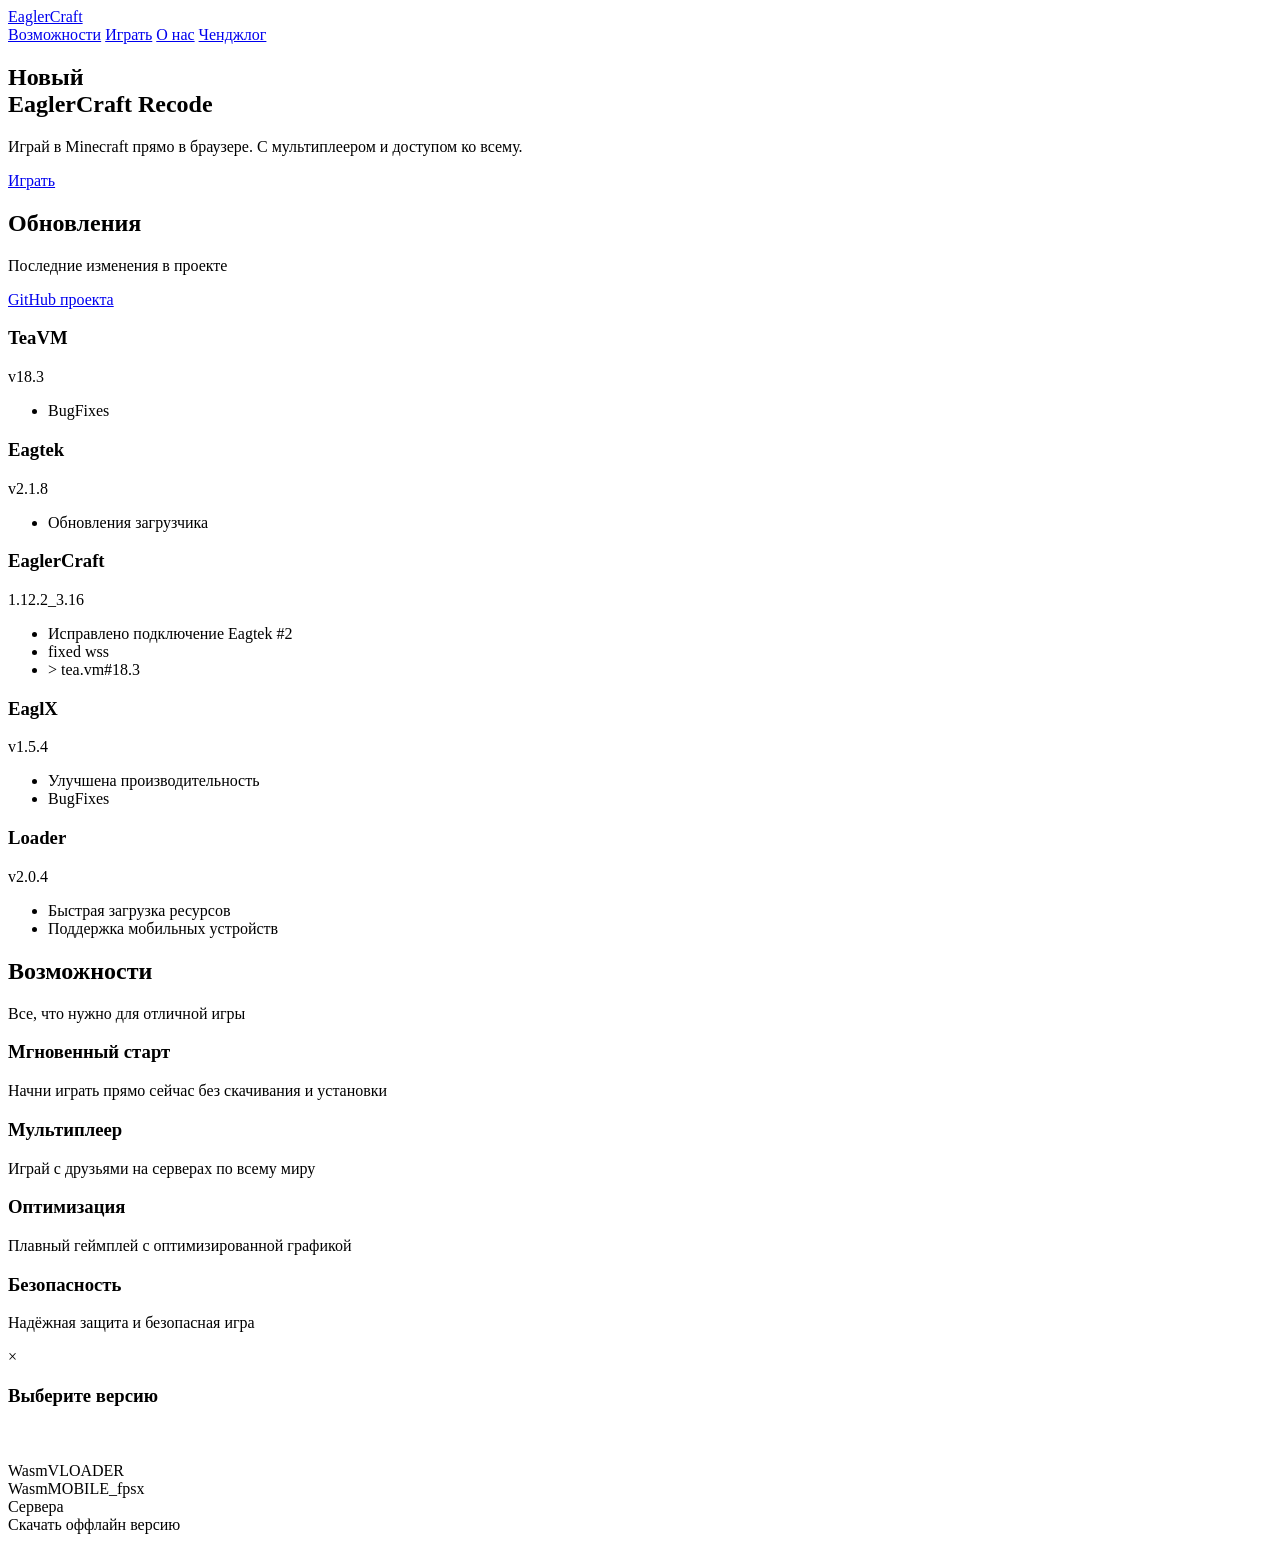
==== index.html @ 4470a474 "update 1.4.32" ====
<!DOCTYPE html>
<html lang="ru" data-theme="dark">
<head>
    <meta charset="UTF-8">
    <meta name="viewport" content="width=device-width, initial-scale=1.0, viewport-fit=cover">
    <meta http-equiv="X-UA-Compatible" content="IE=edge,chrome=1">
    <meta name="format-detection" content="telephone=no">
    
    <title>EaglerCraft Recode | Minecraft 1.12.2 в браузере | Онлайн мультиплеер</title>
    
    <!-- Preload critical assets -->
    <link rel="preconnect" href="https://fonts.googleapis.com" crossorigin>
    <link rel="preconnect" href="https://fonts.gstatic.com" crossorigin>
    <link rel="preconnect" href="https://cdnjs.cloudflare.com" crossorigin>
    
    <link rel="dns-prefetch" href="https://fonts.googleapis.com">
    <link rel="dns-prefetch" href="https://fonts.gstatic.com">
    <link rel="dns-prefetch" href="https://cdnjs.cloudflare.com">
    
    <link rel="preload" href="https://fonts.googleapis.com/css2?family=Montserrat:wght@400;500;600;700;800&display=swap" as="style" onload="this.onload=null;this.rel='stylesheet'">
    <link rel="preload" href="https://cdnjs.cloudflare.com/ajax/libs/font-awesome/6.0.0/css/all.min.css" as="style" onload="this.onload=null;this.rel='stylesheet'">
    <link rel="preload" href="static/main.css" as="style" onload="this.onload=null;this.rel='stylesheet'">
    <link rel="preload" href="static/modal.css" as="style" onload="this.onload=null;this.rel='stylesheet'">
    
    <!-- Web App Manifest -->
    <link rel="manifest" href="manifest.webmanifest" crossorigin="use-credentials">
    <meta name="theme-color" content="#2d2d2d" media="(prefers-color-scheme: dark)">
    <meta name="theme-color" content="#ffffff" media="(prefers-color-scheme: light)">
    
    <!-- Apple Touch Icons -->
    <link rel="apple-touch-icon" sizes="180x180" href="/apple-touch-icon.png">
    <link rel="apple-touch-startup-image" href="/apple-splash.png">
    <meta name="apple-mobile-web-app-title" content="EaglerCraft">
    <meta name="apple-mobile-web-app-capable" content="yes">
    <meta name="apple-mobile-web-app-status-bar-style" content="black-translucent">
    
    <!-- Microsoft Tiles -->
    <meta name="msapplication-TileColor" content="#2d2d2d">
    <meta name="msapplication-TileImage" content="/mstile-144x144.png">
    <meta name="msapplication-config" content="/browserconfig.xml">
    
    <!-- Favicons -->
    <link rel="icon" type="image/svg+xml" href="/favicon.svg">
    <link rel="alternate icon" type="image/png" href="/favicon.png" sizes="32x32">
    <link rel="mask-icon" href="/safari-pinned-tab.svg" color="#5bbad5">
    
    <!-- SEO Meta -->
    <meta name="description" content="EaglerCraft Recode — играйте в Minecraft 1.12.2 прямо в браузере! Полноценный мультиплеер, оптимизированная графика, WASM-движок. Без скачивания, без установки.">
    <meta name="keywords" content="Minecraft, EaglerCraft, майнкрафт онлайн, браузерная игра, WASM, TeaVM, мультиплеер, 1.12.2, играть бесплатно">
    <meta name="author" content="EaglerDev Team">
    <meta name="robots" content="index, follow, max-image-preview:large">
    <meta name="revisit-after" content="7 days">
    
    <!-- Open Graph -->
    <meta property="og:title" content="EaglerCraft Recode — Minecraft 1.12.2 в браузере">
    <meta property="og:description" content="Играйте в Minecraft с друзьями прямо в браузере! Полная версия 1.12.2 с мультиплеером.">
    <meta property="og:type" content="game">
    <meta property="og:url" content="https://eagl.xo.je">
    <meta property="og:image" content="https://eagl.xo.je/og-image.jpg">
    <meta property="og:image:width" content="1200">
    <meta property="og:image:height" content="630">
    <meta property="og:image:alt" content="EaglerCraft Recode - Minecraft в браузере">
    <meta property="og:site_name" content="EaglerCraft">
    <meta property="og:locale" content="ru_RU">
    <meta property="og:video" content="https://eagl.xo.je/trailer.mp4">
    
    <!-- Twitter Card -->
    <meta name="twitter:card" content="summary_large_image">
    <meta name="twitter:site" content="@EaglerCraft">
    <meta name="twitter:creator" content="@EaglerDev">
    <meta name="twitter:title" content="EaglerCraft Recode">
    <meta name="twitter:description" content="Minecraft 1.12.2 в вашем браузере!">
    <meta name="twitter:image" content="https://eagl.xo.je/twitter-card.jpg">
    
    <!-- Structured Data -->
    <script type="application/ld+json">
    {
        "@context": "https://schema.org",
        "@type": "VideoGame",
        "name": "EaglerCraft Recode",
        "url": "https://eagl.xo.je",
        "description": "Minecraft 1.12.2 в браузере с мультиплеером",
        "operatingSystem": "Web Browser",
        "applicationCategory": "GameApplication",
        "gamePlatform": "Web Browser",
        "author": {
            "@type": "Organization",
            "name": "EaglerDev Team"
        }
    }
    </script>
    
    <!-- Security Headers -->
    <meta http-equiv="Content-Security-Policy" content="
        default-src 'self';
        script-src 'self' 'wasm-unsafe-eval' 'inline-speculation-rules' https://cdnjs.cloudflare.com https://www.googletagmanager.com;
        style-src 'self' 'unsafe-inline' https://fonts.googleapis.com;
        img-src 'self' data: https: blob:;
        font-src 'self' https://fonts.gstatic.com;
        connect-src 'self' https://www.google-analytics.com wss://* ws://*;
        frame-src 'none';
        worker-src 'self' blob:;
        media-src 'self' https:;
        manifest-src 'self';
        object-src 'none';
        base-uri 'self';
        form-action 'self';
        frame-ancestors 'none';
        upgrade-insecure-requests;
    ">
    
    <meta http-equiv="Permissions-Policy" content="
        geolocation=(),
        microphone=(),
        camera=(),
        payment=(),
        fullscreen=(self),
        interest-cohort=(),
        browsing-topics=(),
        vertical-scroll=(self)
    ">
    
    <meta http-equiv="Referrer-Policy" content="strict-origin-when-cross-origin">
    <meta http-equiv="X-Content-Type-Options" content="nosniff">
    <meta http-equiv="X-Frame-Options" content="DENY">
    <meta http-equiv="X-XSS-Protection" content="1; mode=block">
    
    <!-- Version Info -->
    <!-- [EA7] EaglerCraft Recode | Web Minecraft Client | v1.12.2_3.14 -->
    <!-- [TeaVM] Java to WASM Compiler | v18.3 -->
    <!-- [EeaVM] TeaVM fork | v0.1 -->
    <!-- [Eagtek] Network Protocol | v2.1.3 -->
    <!-- [EaglX] Performance Module | v1.5.0 -->
    <!-- [LOADER] Resource Loader | v2.0.4 -->
</head>
    <body>
        <div class="cursor"></div>
        <div class="cursor-follower"></div>

        <nav class="nav">
            <div class="nav-content">
                <a href="#" class="nav-logo">EaglerCraft</a>
                <div class="nav-links">
                    <a href="#features" class="nav-link">Возможности</a>
                    <a href="#play" class="nav-link">Играть</a>
                    <a href="#about" class="nav-link">О нас</a>
                    <a href="#changelog" class="nav-link">Ченджлог</a>
                </div>
            </div>
        </nav>

        <section class="hero">
            <div class="hero-content">
                <div class="hero-text-wrapper">
                    <h1 class="hero-title">Новый<br><span class="gradient-text">EaglerCraft Recode</span></h1>
                    <p class="hero-subtitle">Играй в Minecraft прямо в браузере. С мультиплееpом и доступом ко всему.
                    <div class="hero-buttons">
                        <a href="#" id="play-btn" class="btn btn-primary">
                        <span class="btn-content">
                            <span class="btn-text">Играть</span>
                                <i class="fas fa-arrow-right"></i>
                            </span>
                        </a>
                        
                    </div>
                </div>
                <div class="hero-image">
                    <div class="floating-block"></div>
                    <div class="floating-block"></div>
                    <div class="floating-block"></div>
                </div>
            </div>
        </section>

        <section id="changelog" class="changelog">
    <div class="section-header">
        <h2 class="section-title">Обновления</h2>
        <p class="section-subtitle">Последние изменения в проекте</p>
    </div>
    <div class="changelog-container">
        <div class="github-link-wrapper">
            <a href="https://github.com/kiwinatra/eaglercraft-recode" target="_blank" class="github-link btn btn-secondary">
                <i class="fab fa-github"></i> GitHub проекта
            </a>
        </div>
        <div class="changelog-grid">
            <div class="changelog-card">
                <h3 class="component-title"><i class="fab fa-java"></i> TeaVM</h3>
                <div class="version-badge">v18.3</div>
                <ul class="changes-list">
                    
                    <li>BugFixes</li>
                </ul>
            </div>
            <div class="changelog-card">
                <h3 class="component-title"><i class="fas fa-code"></i> Eagtek</h3>
                <div class="version-badge">v2.1.8</div>
                <ul class="changes-list">
                    <li>Обновления загрузчика</li>
                
                </ul>
            </div>
            <div class="changelog-card">
                <h3 class="component-title"><i class="fas fa-cube"></i> EaglerCraft</h3>
                <div class="version-badge">1.12.2_3.16</div>
                <ul class="changes-list">
                    <li>Исправлено подключение Eagtek #2</li>
                    <li>fixed wss</li>
                    <li>> tea.vm#18.3</li>
                </ul>
            </div>
            <div class="changelog-card">
                <h3 class="component-title"><i class="fas fa-bolt"></i> EaglX</h3>
                <div class="version-badge">v1.5.4</div>
                <ul class="changes-list">
                    <li>Улучшена производительность</li>
                    <li>BugFixes</li>
                </ul>
            </div>
            <div class="changelog-card">
                <h3 class="component-title"><i class="fas fa-download"></i> Loader</h3>
                <div class="version-badge">v2.0.4</div>
                <ul class="changes-list">
                    <li>Быстрая загрузка ресурсов</li>
                    <li>Поддержка мобильных устройств</li>
                </ul>
            </div>
        </div>
    </div>
</section>

        <section id="features" class="features">
            <div class="section-header">
                <h2 class="section-title">Возможности</h2>
                <p class="section-subtitle">Все, что нужно для отличной игры</p>
            </div>
            <div class="features-grid">
                <div class="feature-card">
                    <div class="feature-icon-wrapper">
                        <i class="fas fa-gamepad feature-icon"></i>
                    </div>
                    <h3 class="feature-title">Мгновенный старт</h3>
                    <p class="feature-description">Начни играть прямо сейчас без скачивания и установки</p>
                </div>
                <div class="feature-card">
                    <div class="feature-icon-wrapper">
                        <i class="fas fa-users feature-icon"></i>
                    </div>
                    <h3 class="feature-title">Мультиплеер</h3>
                    <p class="feature-description">Играй с друзьями на серверах по всему миру</p>
                </div>
                <div class="feature-card">
                    <div class="feature-icon-wrapper">
                        <i class="fas fa-bolt feature-icon"></i>
                    </div>
                    <h3 class="feature-title">Оптимизация</h3>
                    <p class="feature-description">Плавный геймплей с оптимизированной графикой</p>
                </div>
                <div class="feature-card">
                    <div class="feature-icon-wrapper">
                        <i class="fas fa-shield-alt feature-icon"></i>
                    </div>
                    <h3 class="feature-title">Безопасность</h3>
                    <p class="feature-description">Надёжная защита и безопасная игра</p>
                </div>
            </div>
        </section>

        <div id="versionModal" class="modal">
    <div class="modal-content">
        <span class="close-modal">&times;</span>
        <h3>Выберите версию</h3>
        <br>
        <br>
        <div class="version-options">
        <div class="version-btn" onclick="window.location.href='loader/loader.html?to=full'">
            WasmVLOADER
        </div>
        <div class="version-btn" onclick="window.location.href='loader/loader.html?to=lite'">
            WasmMOBILE_fpsx
        </div>
        <div class="version-btn" onclick="window.location.href='servers/index.html'">
            Сервера
        </div>
        <div class="version-btn" onclick="window.location.href='.offline/index.html'">
            Скачать оффлайн версию
        </div>
        </div>
    </div>
    </div>


<script async src="https://www.googletagmanager.com/gtag/js?id=G-64TQKQ7TWQ"></script>
<script>
  window.dataLayer = window.dataLayer || [];
  function gtag(){dataLayer.push(arguments);}
  gtag('js', new Date());
  gtag('config', 'G-64TQKQ7TWQ');
</script>


<!-- <script type="text/javascript" >
  (function(m,e,t,r,i,k,a){m[i]=m[i]||function(){(m[i].a=m[i].a||[]).push(arguments)};
  m[i].l=1*new Date();k=e.createElement(t),a=e.getElementsByTagName(t)[0],k.async=1,k.src=r,a.parentNode.insertBefore(k,a)})
  (window, document, "script", "https://mc.yandex.ru/metrika/tag.js", "ym");
  ym(353642, "init", { clickmap:true, trackLinks:true, accurateTrackBounce:true });
</script> -->


        <link rel="preload" href="static/log.js" as="script">
        <script src="static/log.js" defer></script>
        <link rel="preload" href="static/main.js" as="script">
        <script src="static/main.js" defer></script>
        <link rel="preload" href="static/modal.js" as="script">
        <script src="static/modal.js" defer></script>
      <head_nix>
        <link rel="manifest" href="/manifest.json">
        <meta name="mobile-web-app-capable" content="yes">
        <meta name="apple-mobile-web-app-capable" content="yes">
        <meta name="application-name" content="EaglerCraft">
        <meta name="apple-mobile-web-app-title" content="EaglerCraft">
        <meta name="theme-color" content="#16213e">
      </head_nix>

      
      <script>
      if ('serviceWorker' in navigator) {
        window.addEventListener('load', () => {
          navigator.serviceWorker.register('/sw.js')
            .then(registration => console.log('SW registered:', registration))
            .catch(error => console.log('SW registration failed:', error));
        });
      }
      </script>

          <script type="application/ld+json">
          {
            "@context": "https://schema.org",
            "@type": "VideoGame",
            "name": "EaglerCraft",
            "description": "Minecraft 1.12.2 в браузере с мультиплеером",
            "url": "https://eagl.xo.je",
            "genre": "Sandbox",
            "operatingSystem": "Web Browser",
            "applicationCategory": "Game"
          }
          </script>
        
    </body>
    </html>
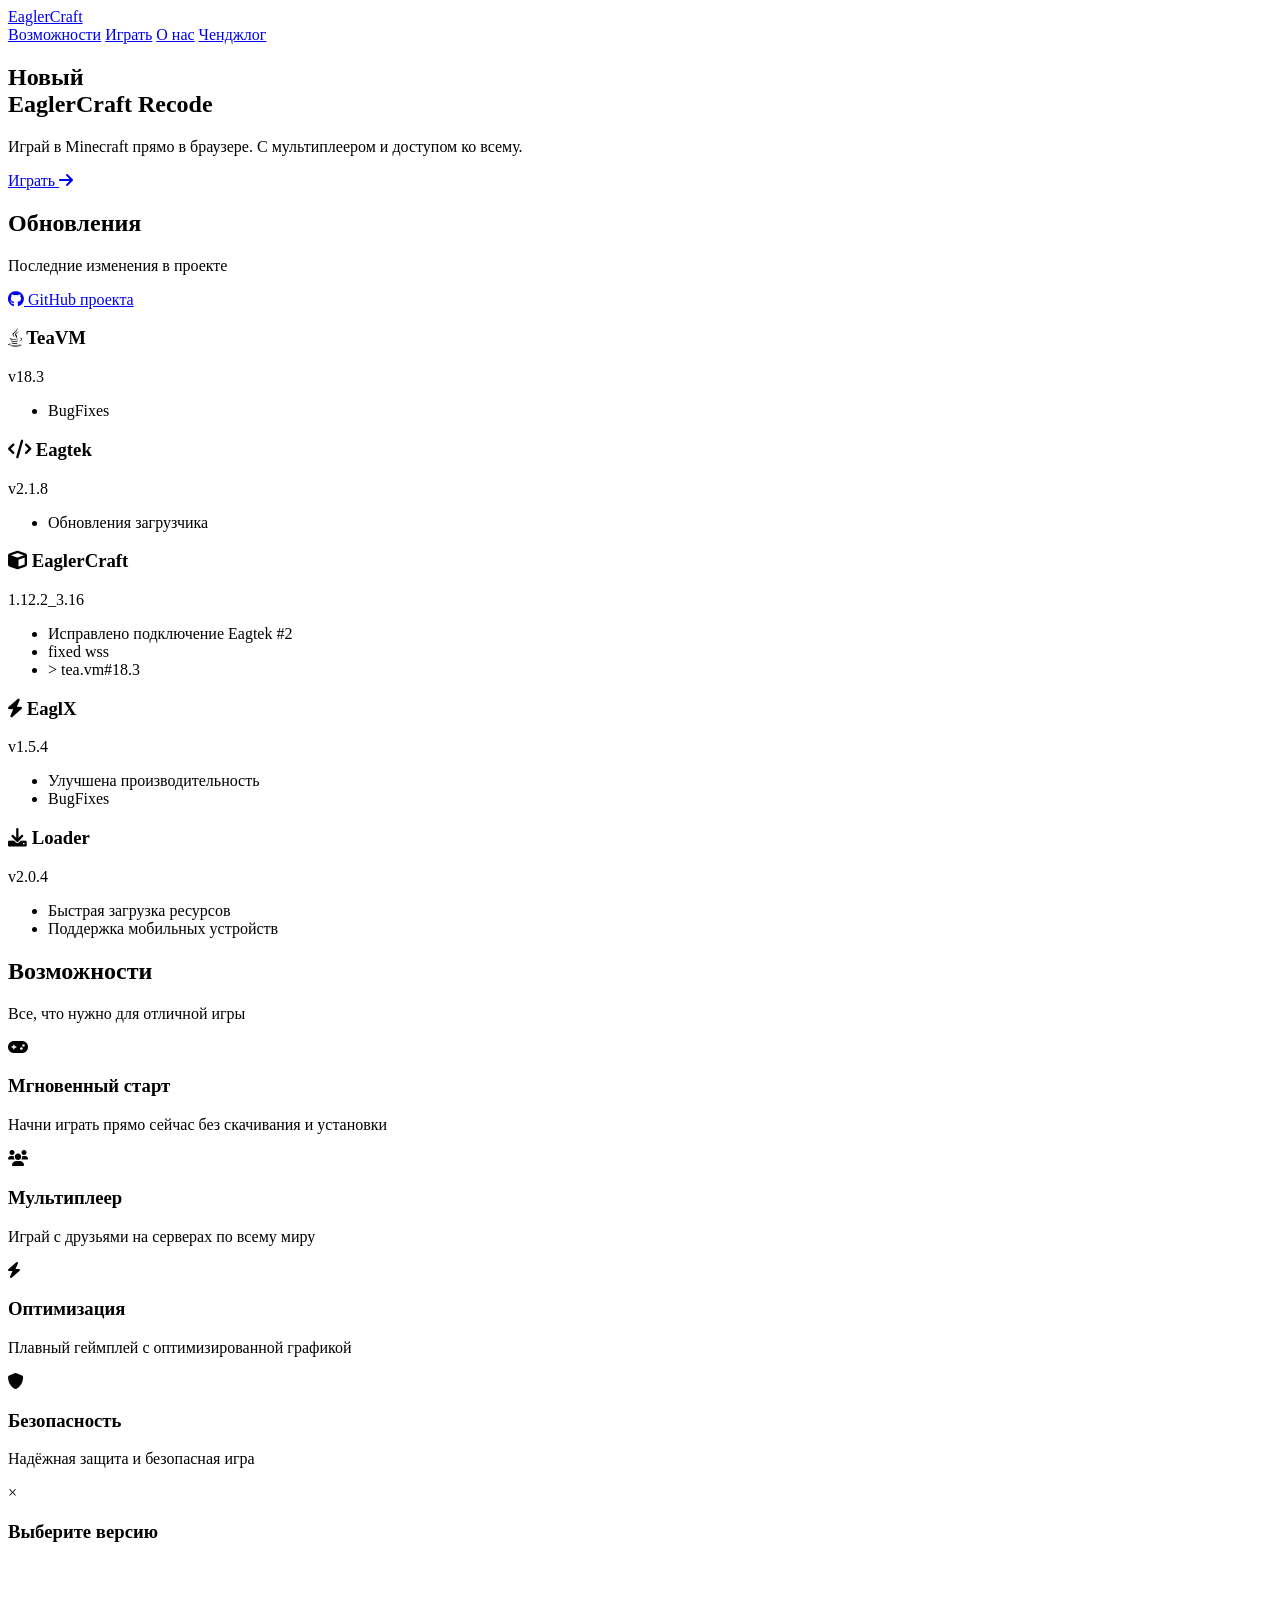
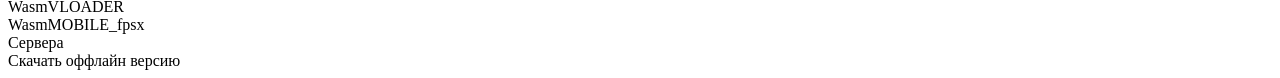
==== commit 9eb9e1a4: "Update index.html" ====
--- a/index.html
+++ b/index.html
@@ -1,137 +1,41 @@
-<!DOCTYPE html>
-<html lang="ru" data-theme="dark">
-<head>
-    <meta charset="UTF-8">
-    <meta name="viewport" content="width=device-width, initial-scale=1.0, viewport-fit=cover">
-    <meta http-equiv="X-UA-Compatible" content="IE=edge,chrome=1">
-    <meta name="format-detection" content="telephone=no">
-    
-    <title>EaglerCraft Recode | Minecraft 1.12.2 в браузере | Онлайн мультиплеер</title>
-    
-    <!-- Preload critical assets -->
-    <link rel="preconnect" href="https://fonts.googleapis.com" crossorigin>
-    <link rel="preconnect" href="https://fonts.gstatic.com" crossorigin>
-    <link rel="preconnect" href="https://cdnjs.cloudflare.com" crossorigin>
-    
-    <link rel="dns-prefetch" href="https://fonts.googleapis.com">
-    <link rel="dns-prefetch" href="https://fonts.gstatic.com">
-    <link rel="dns-prefetch" href="https://cdnjs.cloudflare.com">
-    
-    <link rel="preload" href="https://fonts.googleapis.com/css2?family=Montserrat:wght@400;500;600;700;800&display=swap" as="style" onload="this.onload=null;this.rel='stylesheet'">
-    <link rel="preload" href="https://cdnjs.cloudflare.com/ajax/libs/font-awesome/6.0.0/css/all.min.css" as="style" onload="this.onload=null;this.rel='stylesheet'">
-    <link rel="preload" href="static/main.css" as="style" onload="this.onload=null;this.rel='stylesheet'">
-    <link rel="preload" href="static/modal.css" as="style" onload="this.onload=null;this.rel='stylesheet'">
-    
-    <!-- Web App Manifest -->
-    <link rel="manifest" href="manifest.webmanifest" crossorigin="use-credentials">
-    <meta name="theme-color" content="#2d2d2d" media="(prefers-color-scheme: dark)">
-    <meta name="theme-color" content="#ffffff" media="(prefers-color-scheme: light)">
-    
-    <!-- Apple Touch Icons -->
-    <link rel="apple-touch-icon" sizes="180x180" href="/apple-touch-icon.png">
-    <link rel="apple-touch-startup-image" href="/apple-splash.png">
-    <meta name="apple-mobile-web-app-title" content="EaglerCraft">
-    <meta name="apple-mobile-web-app-capable" content="yes">
-    <meta name="apple-mobile-web-app-status-bar-style" content="black-translucent">
-    
-    <!-- Microsoft Tiles -->
-    <meta name="msapplication-TileColor" content="#2d2d2d">
-    <meta name="msapplication-TileImage" content="/mstile-144x144.png">
-    <meta name="msapplication-config" content="/browserconfig.xml">
-    
-    <!-- Favicons -->
-    <link rel="icon" type="image/svg+xml" href="/favicon.svg">
-    <link rel="alternate icon" type="image/png" href="/favicon.png" sizes="32x32">
-    <link rel="mask-icon" href="/safari-pinned-tab.svg" color="#5bbad5">
-    
-    <!-- SEO Meta -->
-    <meta name="description" content="EaglerCraft Recode — играйте в Minecraft 1.12.2 прямо в браузере! Полноценный мультиплеер, оптимизированная графика, WASM-движок. Без скачивания, без установки.">
-    <meta name="keywords" content="Minecraft, EaglerCraft, майнкрафт онлайн, браузерная игра, WASM, TeaVM, мультиплеер, 1.12.2, играть бесплатно">
-    <meta name="author" content="EaglerDev Team">
-    <meta name="robots" content="index, follow, max-image-preview:large">
-    <meta name="revisit-after" content="7 days">
-    
-    <!-- Open Graph -->
-    <meta property="og:title" content="EaglerCraft Recode — Minecraft 1.12.2 в браузере">
-    <meta property="og:description" content="Играйте в Minecraft с друзьями прямо в браузере! Полная версия 1.12.2 с мультиплеером.">
-    <meta property="og:type" content="game">
-    <meta property="og:url" content="https://eagl.xo.je">
-    <meta property="og:image" content="https://eagl.xo.je/og-image.jpg">
-    <meta property="og:image:width" content="1200">
-    <meta property="og:image:height" content="630">
-    <meta property="og:image:alt" content="EaglerCraft Recode - Minecraft в браузере">
-    <meta property="og:site_name" content="EaglerCraft">
-    <meta property="og:locale" content="ru_RU">
-    <meta property="og:video" content="https://eagl.xo.je/trailer.mp4">
-    
-    <!-- Twitter Card -->
-    <meta name="twitter:card" content="summary_large_image">
-    <meta name="twitter:site" content="@EaglerCraft">
-    <meta name="twitter:creator" content="@EaglerDev">
-    <meta name="twitter:title" content="EaglerCraft Recode">
-    <meta name="twitter:description" content="Minecraft 1.12.2 в вашем браузере!">
-    <meta name="twitter:image" content="https://eagl.xo.je/twitter-card.jpg">
-    
-    <!-- Structured Data -->
-    <script type="application/ld+json">
-    {
-        "@context": "https://schema.org",
-        "@type": "VideoGame",
-        "name": "EaglerCraft Recode",
-        "url": "https://eagl.xo.je",
-        "description": "Minecraft 1.12.2 в браузере с мультиплеером",
-        "operatingSystem": "Web Browser",
-        "applicationCategory": "GameApplication",
-        "gamePlatform": "Web Browser",
-        "author": {
-            "@type": "Organization",
-            "name": "EaglerDev Team"
-        }
-    }
-    </script>
-    
-    <!-- Security Headers -->
-    <meta http-equiv="Content-Security-Policy" content="
-        default-src 'self';
-        script-src 'self' 'wasm-unsafe-eval' 'inline-speculation-rules' https://cdnjs.cloudflare.com https://www.googletagmanager.com;
-        style-src 'self' 'unsafe-inline' https://fonts.googleapis.com;
-        img-src 'self' data: https: blob:;
-        font-src 'self' https://fonts.gstatic.com;
-        connect-src 'self' https://www.google-analytics.com wss://* ws://*;
-        frame-src 'none';
-        worker-src 'self' blob:;
-        media-src 'self' https:;
-        manifest-src 'self';
-        object-src 'none';
-        base-uri 'self';
-        form-action 'self';
-        frame-ancestors 'none';
-        upgrade-insecure-requests;
-    ">
-    
-    <meta http-equiv="Permissions-Policy" content="
-        geolocation=(),
-        microphone=(),
-        camera=(),
-        payment=(),
-        fullscreen=(self),
-        interest-cohort=(),
-        browsing-topics=(),
-        vertical-scroll=(self)
-    ">
-    
-    <meta http-equiv="Referrer-Policy" content="strict-origin-when-cross-origin">
-    <meta http-equiv="X-Content-Type-Options" content="nosniff">
-    <meta http-equiv="X-Frame-Options" content="DENY">
-    <meta http-equiv="X-XSS-Protection" content="1; mode=block">
-    
-    <!-- Version Info -->
-    <!-- [EA7] EaglerCraft Recode | Web Minecraft Client | v1.12.2_3.14 -->
-    <!-- [TeaVM] Java to WASM Compiler | v18.3 -->
-    <!-- [EeaVM] TeaVM fork | v0.1 -->
-    <!-- [Eagtek] Network Protocol | v2.1.3 -->
-    <!-- [EaglX] Performance Module | v1.5.0 -->
-    <!-- [LOADER] Resource Loader | v2.0.4 -->
+ <!DOCTYPE html>
+    <html lang="ru">
+    <head>
+        <title>EaglerCraft - Играй в Minecraft в браузере</title>
+        <link rel="preconnect" href="https://fonts.googleapis.com">
+        <link rel="preconnect" href="https://fonts.gstatic.com" crossorigin>
+        <link href="https://fonts.googleapis.com/css2?family=Montserrat:wght@400;500;600;700;800&display=swap" rel="stylesheet">
+        <link rel="stylesheet" href="https://cdnjs.cloudflare.com/ajax/libs/font-awesome/6.0.0/css/all.min.css">
+        <link rel="preload" href="static/main.css" as="style" onload="this.onload=null;this.rel='stylesheet'">
+        <link rel="preload" href="static/modal.css" as="style" onload="this.onload=null;this.rel='stylesheet'">
+        <!-- [EA7] EaglerCraft Recode | Web Minecraft Client | v1.12.2_3.14 -->
+        <!-- [TeaVM] Java to WASM Compiler | v18.3 -->
+        <!-- [EeaVM] TeaVM fork | v0.1 -->
+        <!-- [Eagtek] Network Protocol | v2.1.3 -->
+        <!-- [EaglX] Performance Module | v1.5.0 -->
+        <!-- [LOADER] Resource Loader | v2.0.4 -->
+        <meta charset="UTF-8">
+        <meta name="viewport" content="width=device-width, initial-scale=1.0">
+        <meta http-equiv="X-UA-Compatible" content="IE=edge">
+        <meta name="description" content="Играйте в Minecraft прямо в браузере! EaglerCraft Recode — это оптимизированная версия Minecraft 1.12.2 с мультиплеером, работающая без скачивания.">
+        <meta name="keywords" content="Minecraft, EaglerCraft, играть онлайн, браузерная игра, майнкрафт в браузере, мультиплеер, WASM, TeaVM">
+        <meta name="author" content="Ваше имя / команда">
+        <meta name="robots" content="index, follow">
+        <meta property="og:title" content="EaglerCraft Recode — Minecraft в браузере">
+        <meta property="og:description" content="Играйте в Minecraft 1.12.2 прямо в браузере с друзьями!">
+        <meta property="og:type" content="website">
+        <meta property="og:url" content="https://eaglercraft.com">
+        <meta property="og:image" content="https://#">
+        <meta property="og:site_name" content="EaglerCraft">
+        <meta property="og:locale" content="ru_RU">
+        <meta name="apple-mobile-web-app-status-bar-style" content="black-translucent"> <!-- Для iOS -->
+        <meta name="msapplication-TileColor" content="#2d2d2d"> <!-- Для Windows -->
+        <meta name="msapplication-config" content="/browserconfig.xml"> <!-- Для IE/Edge -->
+        <meta property="og:type" content="game">
+        <meta property="og:locale:alternate" content="en_US">
+        <meta property="og:image:width" content="1200"> 
+        <meta property="og:image:height" content="630">
+        
 </head>
     <body>
         <div class="cursor"></div>
@@ -347,4 +251,5 @@
           </script>
         
     </body>
-    </html> +
+    </html> 
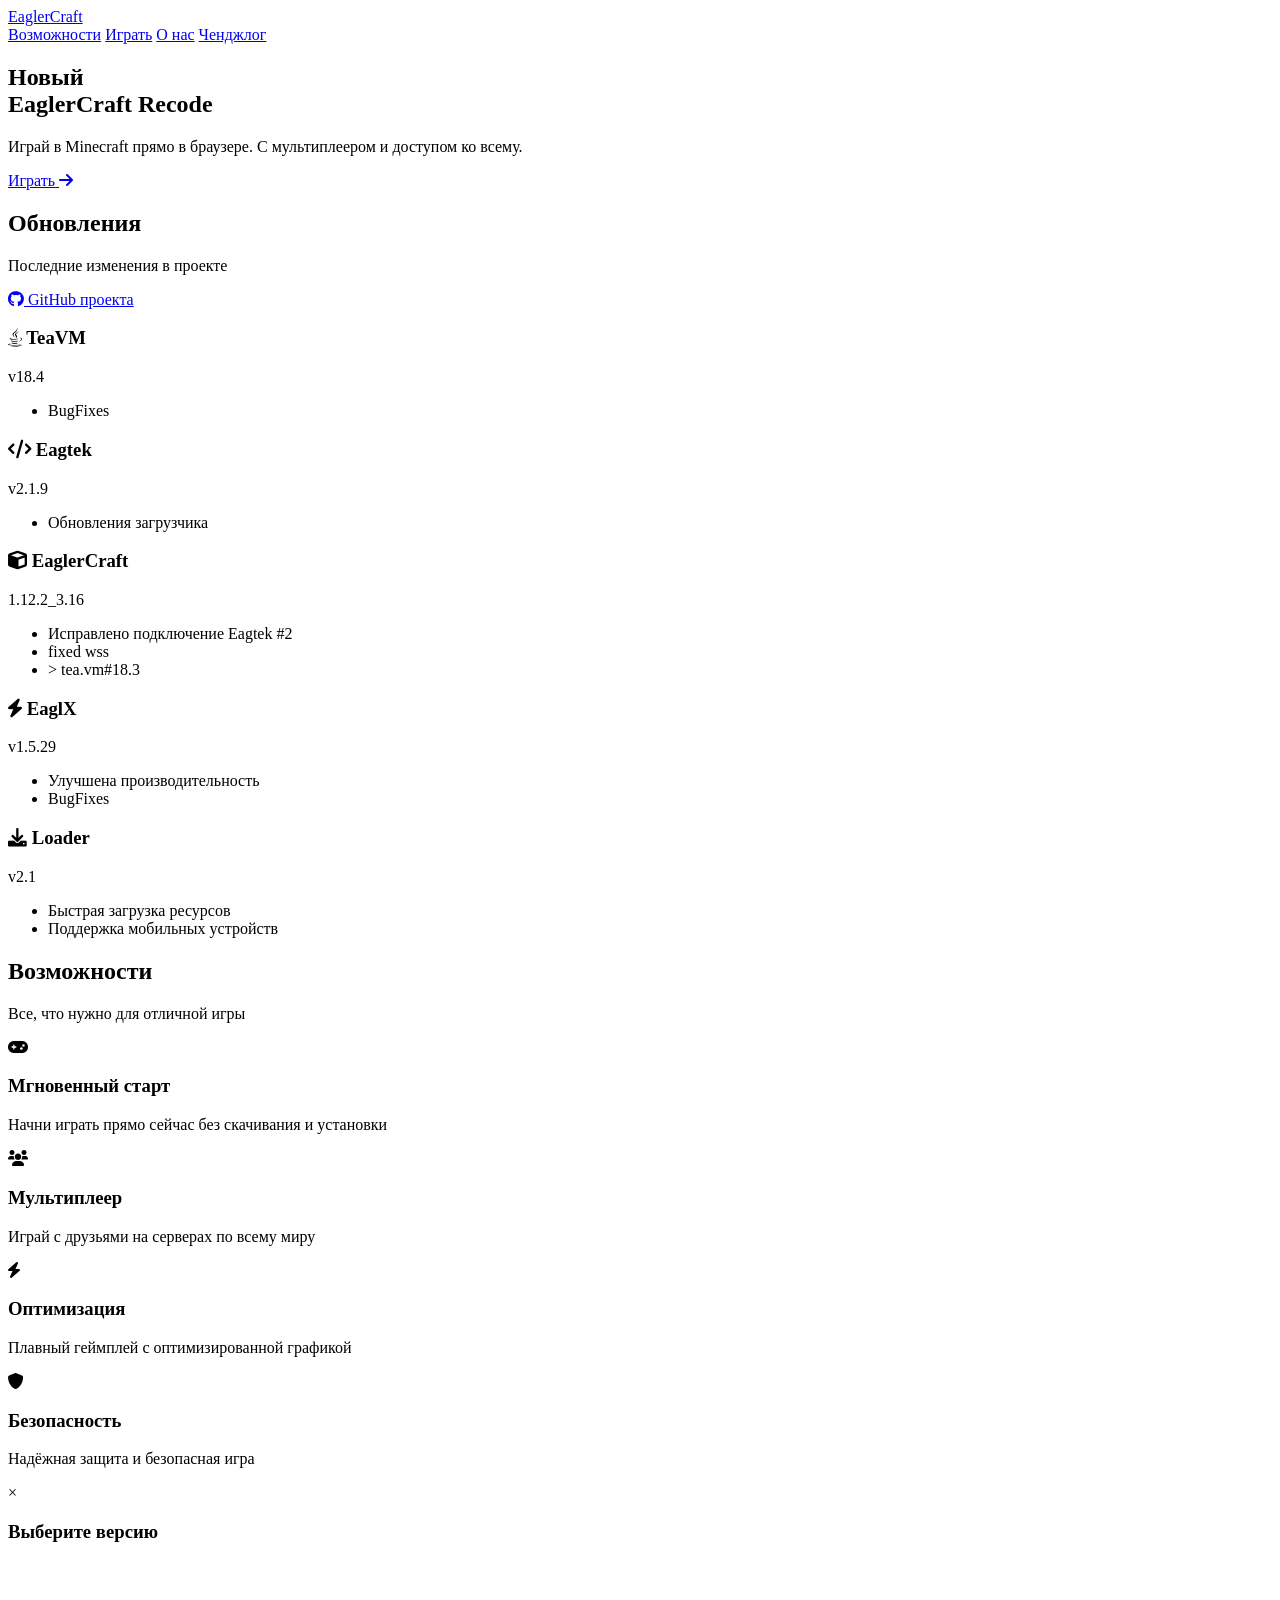
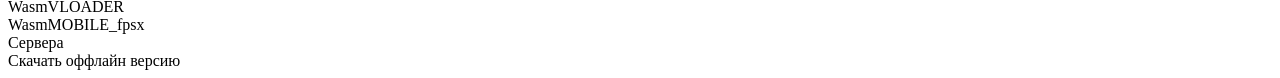
==== commit 8e965e89: "upd" ====
--- a/index.html
+++ b/index.html
@@ -9,8 +9,8 @@
         <link rel="preload" href="static/main.css" as="style" onload="this.onload=null;this.rel='stylesheet'">
         <link rel="preload" href="static/modal.css" as="style" onload="this.onload=null;this.rel='stylesheet'">
         <!-- [EA7] EaglerCraft Recode | Web Minecraft Client | v1.12.2_3.14 -->
-        <!-- [TeaVM] Java to WASM Compiler | v18.3 -->
-        <!-- [EeaVM] TeaVM fork | v0.1 -->
+        <!-- [TeaVM] Java to WASM Compiler | v18.4 -->
+        <!-- [EeaVM] TeaVM fork | v0.2 -->
         <!-- [Eagtek] Network Protocol | v2.1.3 -->
         <!-- [EaglX] Performance Module | v1.5.0 -->
         <!-- [LOADER] Resource Loader | v2.0.4 -->
@@ -90,7 +90,7 @@
         <div class="changelog-grid">
             <div class="changelog-card">
                 <h3 class="component-title"><i class="fab fa-java"></i> TeaVM</h3>
-                <div class="version-badge">v18.3</div>
+                <div class="version-badge">v18.4</div>
                 <ul class="changes-list">
                     
                     <li>BugFixes</li>
@@ -98,7 +98,7 @@
             </div>
             <div class="changelog-card">
                 <h3 class="component-title"><i class="fas fa-code"></i> Eagtek</h3>
-                <div class="version-badge">v2.1.8</div>
+                <div class="version-badge">v2.1.9</div>
                 <ul class="changes-list">
                     <li>Обновления загрузчика</li>
                 
@@ -115,7 +115,7 @@
             </div>
             <div class="changelog-card">
                 <h3 class="component-title"><i class="fas fa-bolt"></i> EaglX</h3>
-                <div class="version-badge">v1.5.4</div>
+                <div class="version-badge">v1.5.29</div>
                 <ul class="changes-list">
                     <li>Улучшена производительность</li>
                     <li>BugFixes</li>
@@ -123,7 +123,7 @@
             </div>
             <div class="changelog-card">
                 <h3 class="component-title"><i class="fas fa-download"></i> Loader</h3>
-                <div class="version-badge">v2.0.4</div>
+                <div class="version-badge">v2.1</div>
                 <ul class="changes-list">
                     <li>Быстрая загрузка ресурсов</li>
                     <li>Поддержка мобильных устройств</li>
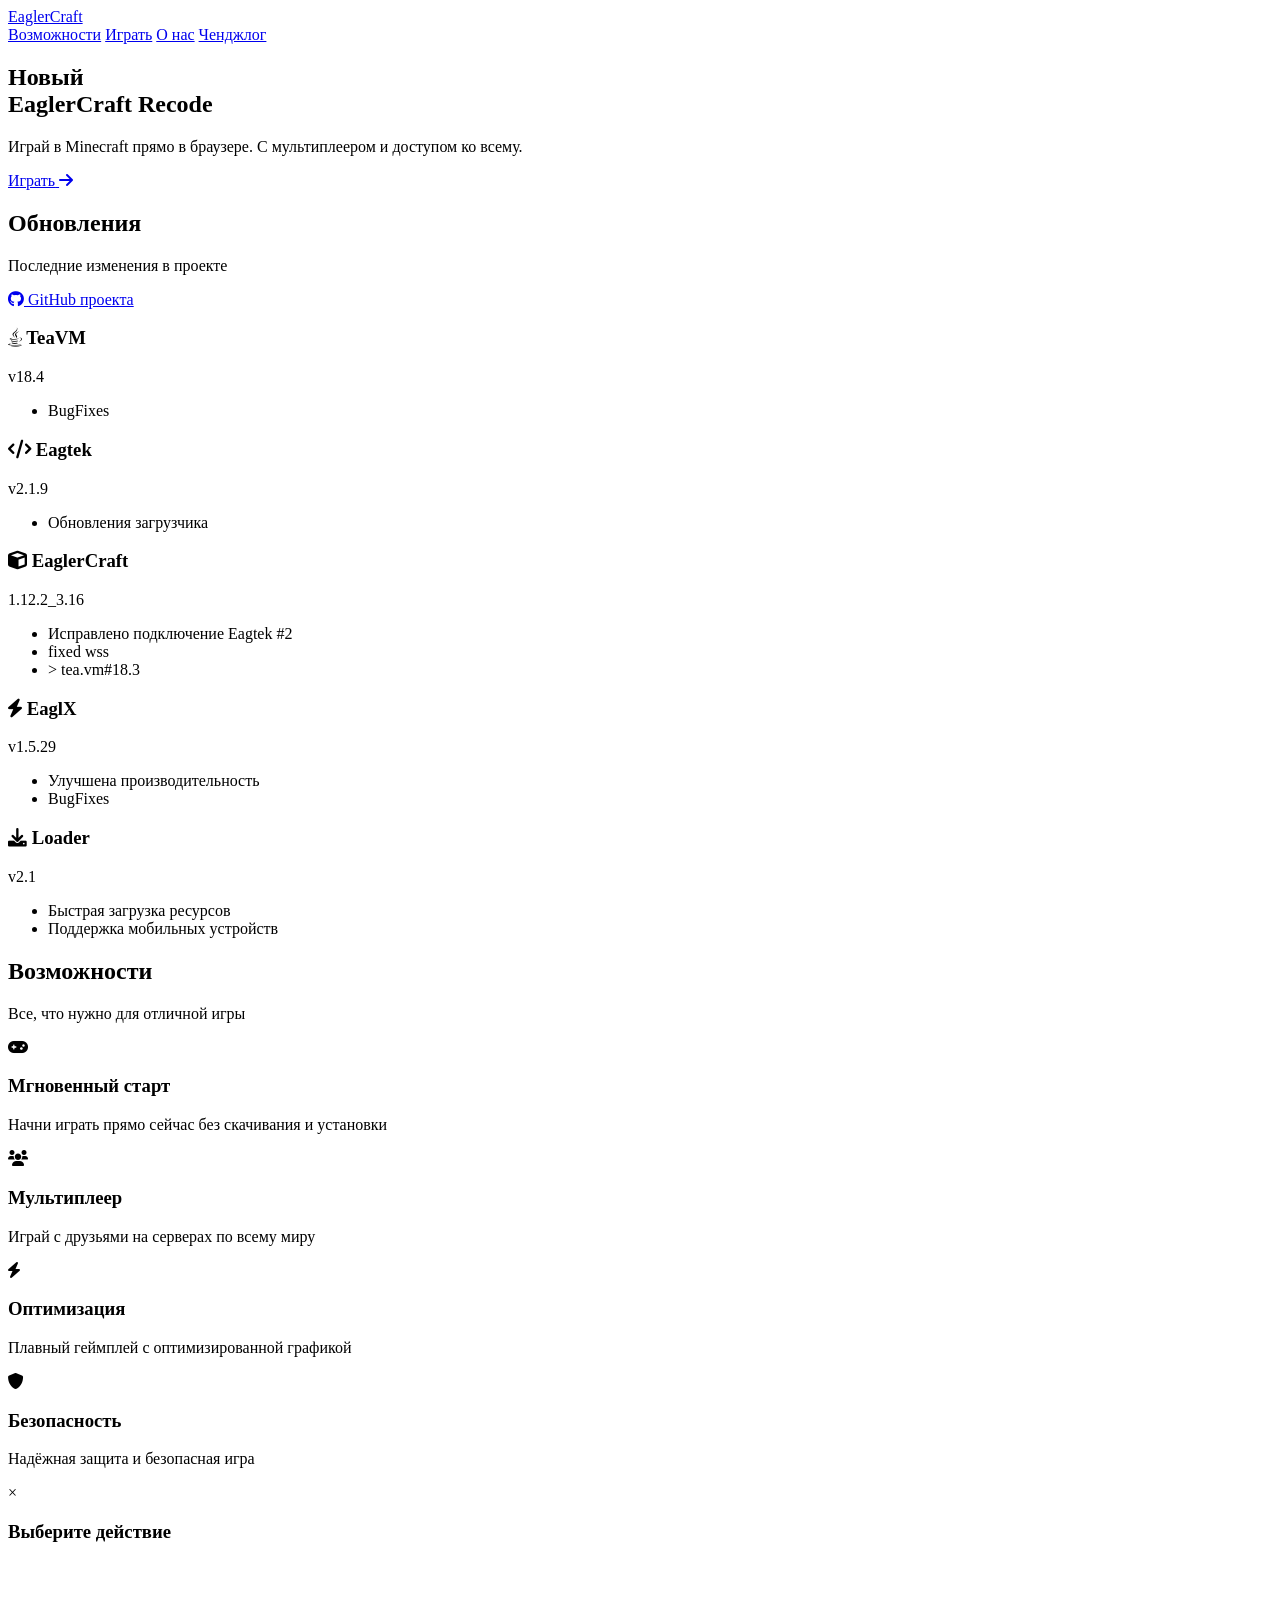
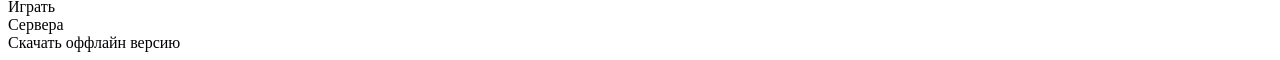
==== commit f470ee30: "update 1.52" ====
--- a/index.html
+++ b/index.html
@@ -173,16 +173,14 @@
         <div id="versionModal" class="modal">
     <div class="modal-content">
         <span class="close-modal">&times;</span>
-        <h3>Выберите версию</h3>
+        <h3>Выберите действие</h3>
         <br>
         <br>
         <div class="version-options">
         <div class="version-btn" onclick="window.location.href='loader/loader.html?to=full'">
-            WasmVLOADER
-        </div>
-        <div class="version-btn" onclick="window.location.href='loader/loader.html?to=lite'">
-            WasmMOBILE_fpsx
-        </div>
+            Играть
+        </div>
+        
         <div class="version-btn" onclick="window.location.href='servers/index.html'">
             Сервера
         </div>
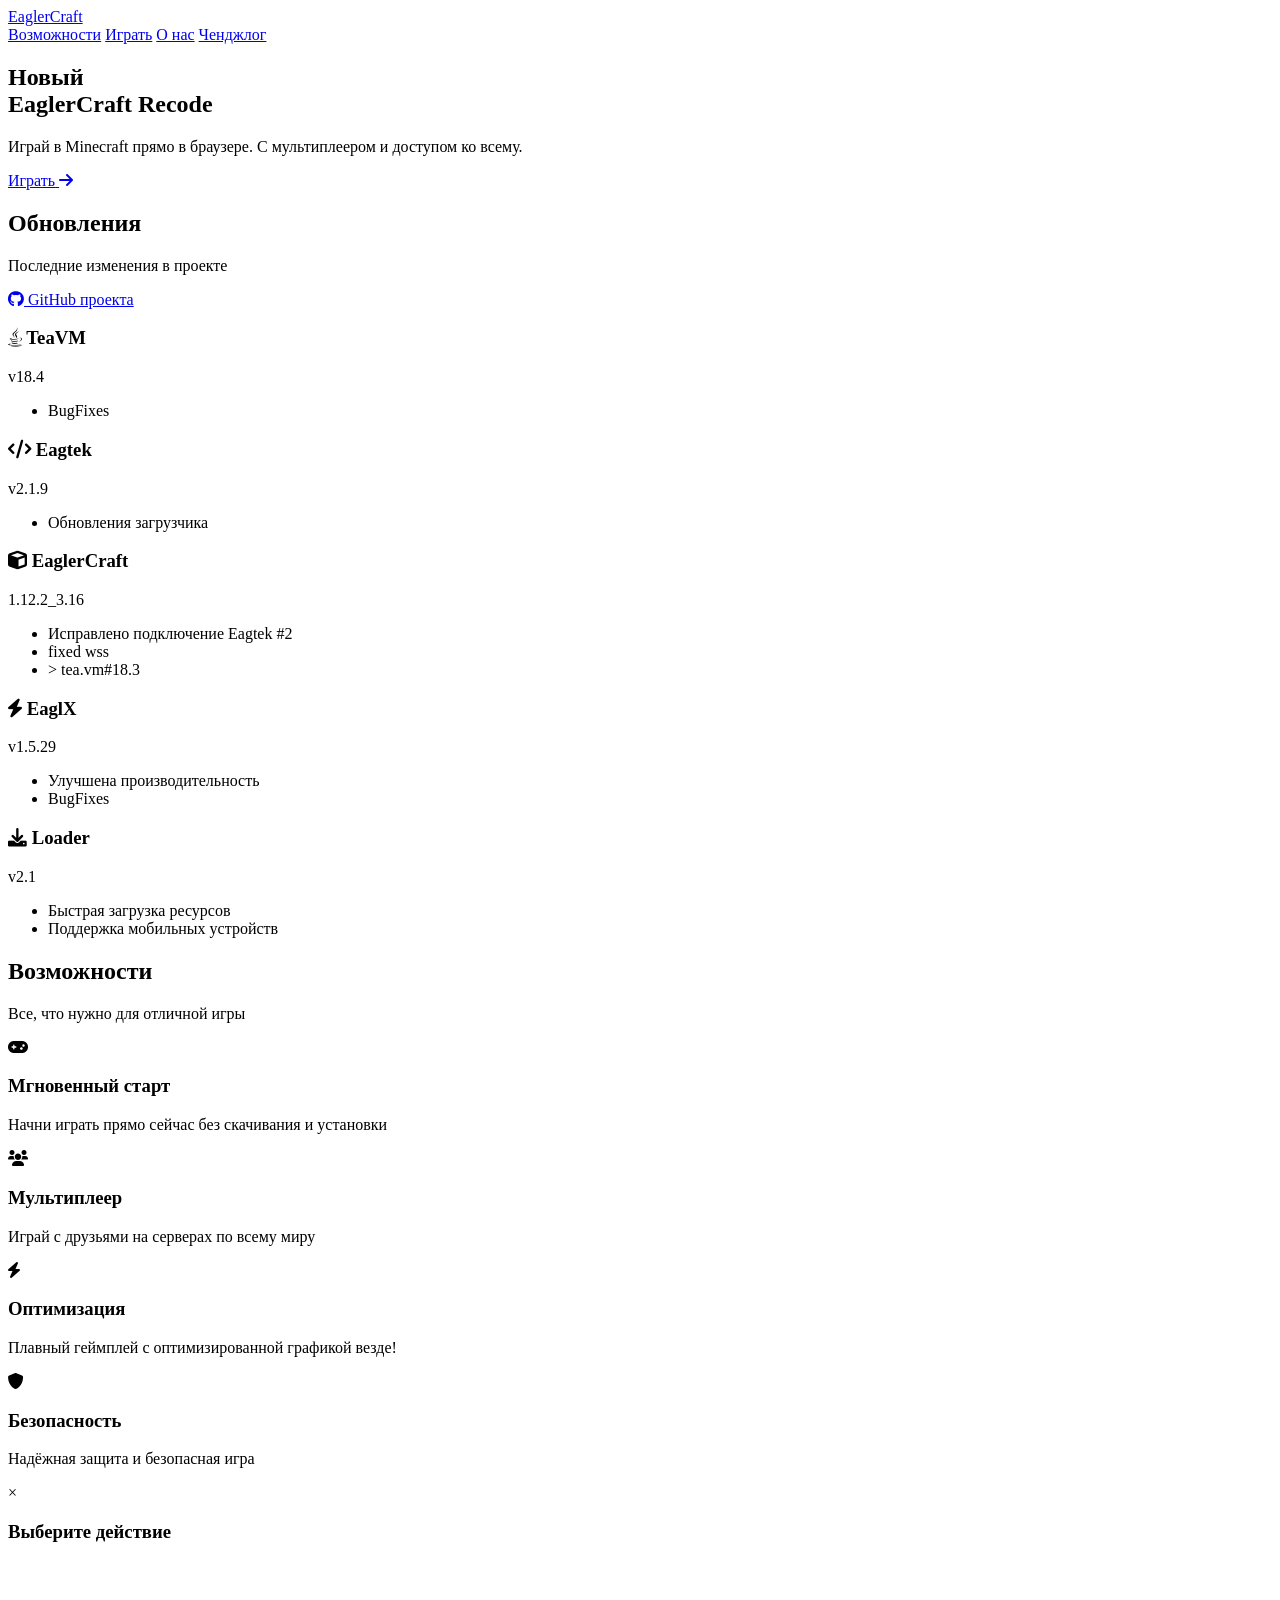
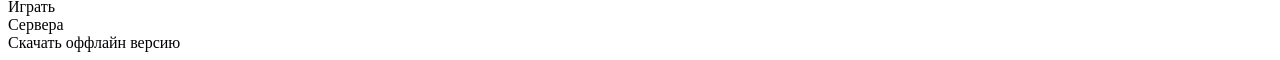
==== commit b75fcc12: "df" ====
--- a/index.html
+++ b/index.html
@@ -158,7 +158,7 @@
                         <i class="fas fa-bolt feature-icon"></i>
                     </div>
                     <h3 class="feature-title">Оптимизация</h3>
-                    <p class="feature-description">Плавный геймплей с оптимизированной графикой</p>
+                    <p class="feature-description">Плавный геймплей с оптимизированной графикой везде!</p>
                 </div>
                 <div class="feature-card">
                     <div class="feature-icon-wrapper">
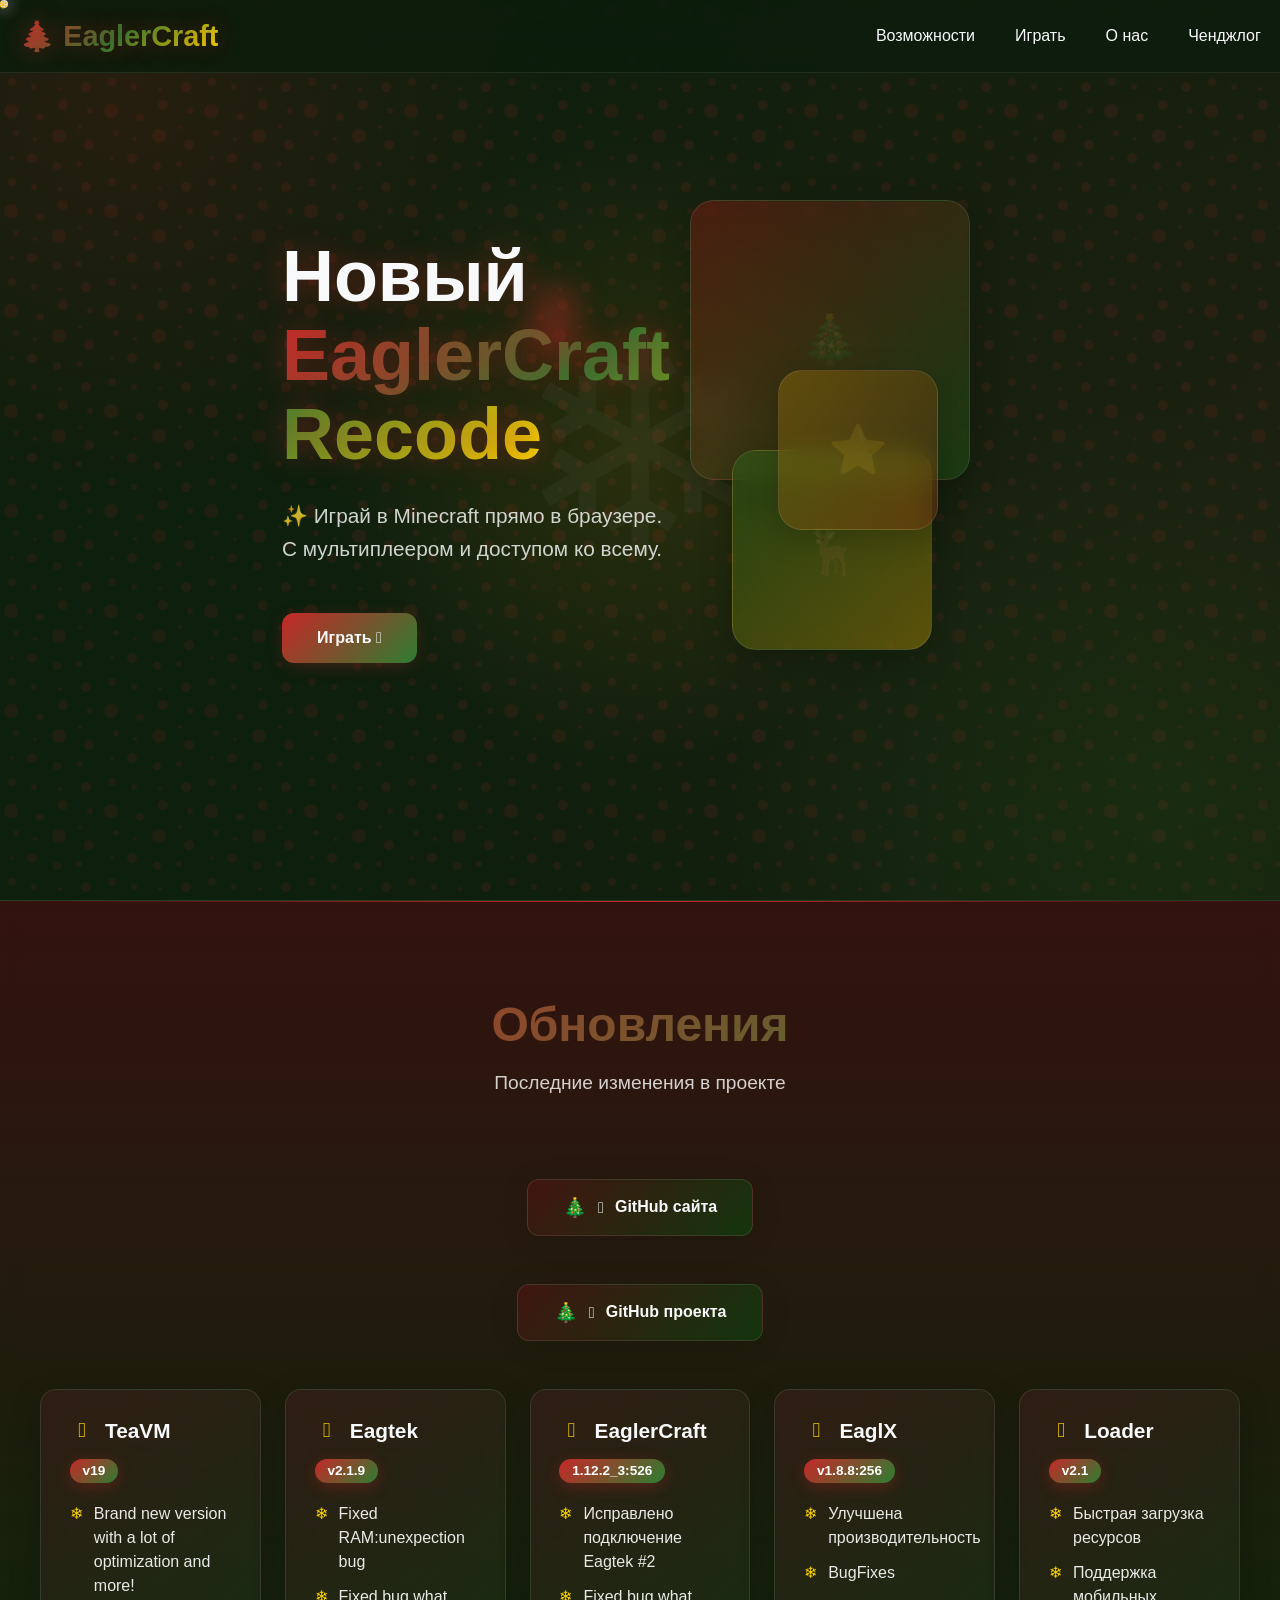
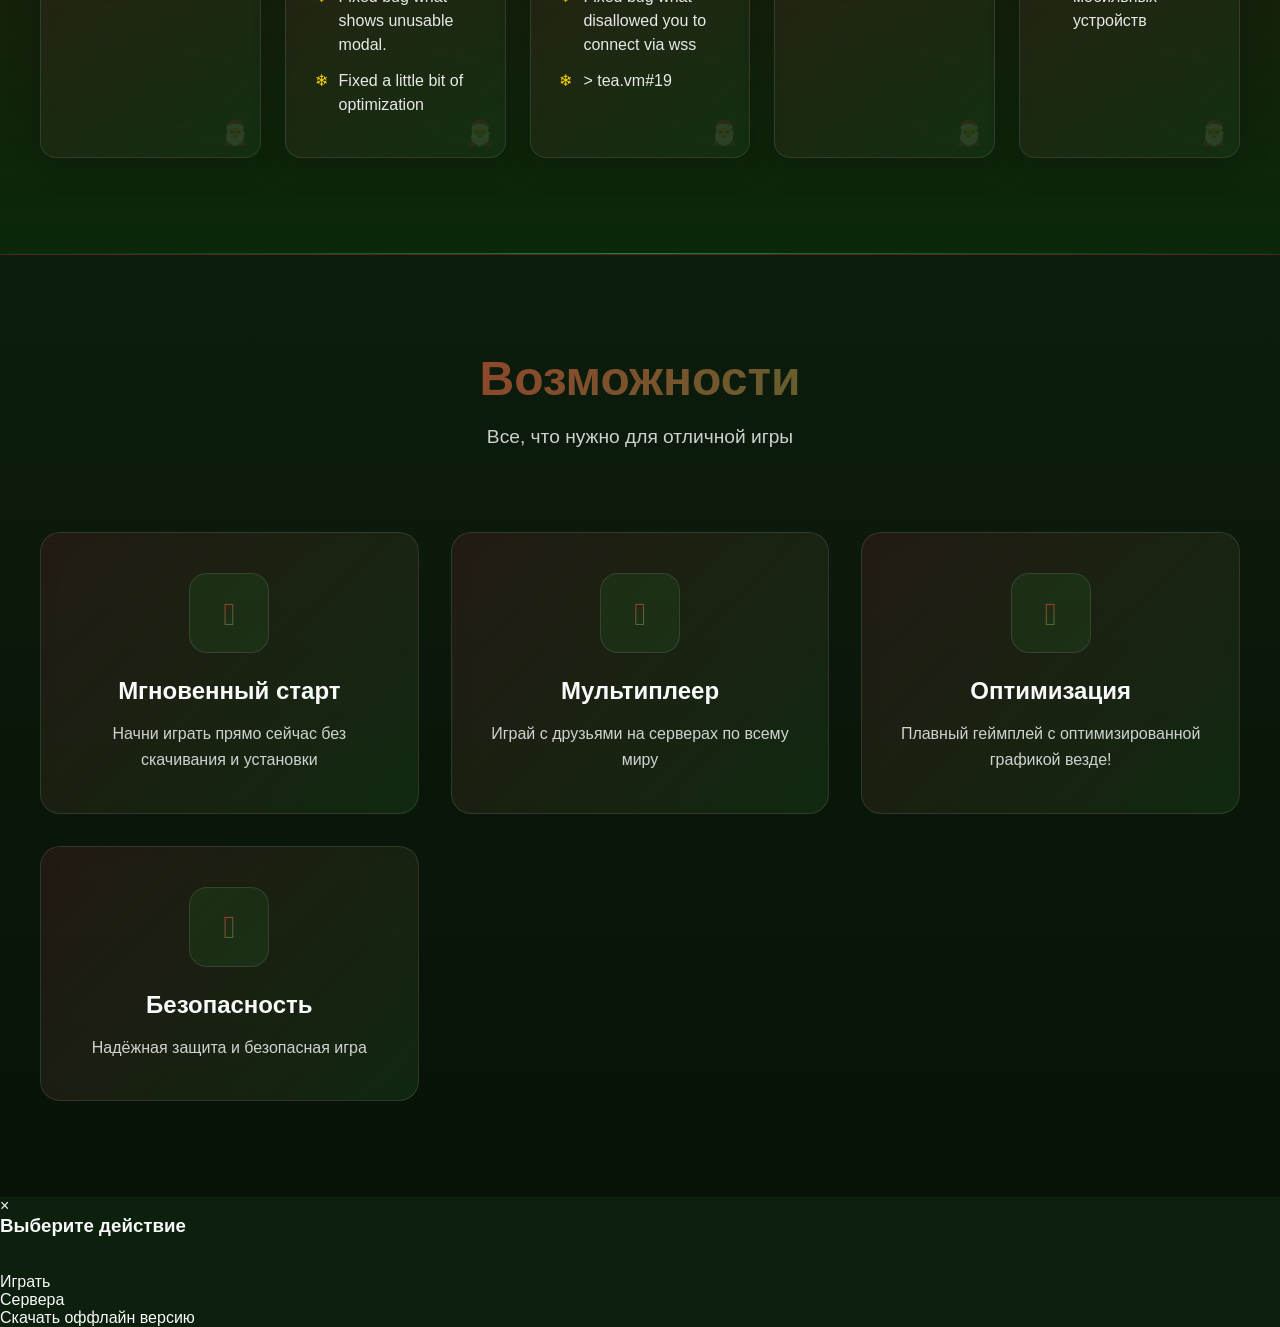
==== commit 067b4c9a: "#fixes" ====
--- a/index.html
+++ b/index.html
@@ -6,7 +6,8 @@
         <link rel="preconnect" href="https://fonts.gstatic.com" crossorigin>
         <link href="https://fonts.googleapis.com/css2?family=Montserrat:wght@400;500;600;700;800&display=swap" rel="stylesheet">
         <link rel="stylesheet" href="https://cdnjs.cloudflare.com/ajax/libs/font-awesome/6.0.0/css/all.min.css">
-        <link rel="preload" href="static/main.css" as="style" onload="this.onload=null;this.rel='stylesheet'">
+        <!-- upd: cristmas theme  -->
+        <link rel="preload" href="static/cmain.css" as="style" onload="this.onload=null;this.rel='stylesheet'">
         <link rel="preload" href="static/modal.css" as="style" onload="this.onload=null;this.rel='stylesheet'">
         <!-- [EA7] EaglerCraft Recode | Web Minecraft Client | v1.12.2_3.14 -->
         <!-- [TeaVM] Java to WASM Compiler | v18.4 -->
@@ -84,38 +85,45 @@
     <div class="changelog-container">
         <div class="github-link-wrapper">
             <a href="https://github.com/kiwinatra/eaglercraft-recode" target="_blank" class="github-link btn btn-secondary">
+                <i class="fab fa-github"></i> GitHub сайта
+            </a>
+        </div>
+        <div class="github-link-wrapper">
+            <a href="https://github.com/kiwinatra/eaglercraft" target="_blank" class="github-link btn btn-secondary">
                 <i class="fab fa-github"></i> GitHub проекта
             </a>
         </div>
         <div class="changelog-grid">
             <div class="changelog-card">
                 <h3 class="component-title"><i class="fab fa-java"></i> TeaVM</h3>
-                <div class="version-badge">v18.4</div>
+                <div class="version-badge">v19</div>
                 <ul class="changes-list">
                     
-                    <li>BugFixes</li>
+                    <li>Brand new version with a lot of optimization and more!</li>
                 </ul>
             </div>
             <div class="changelog-card">
                 <h3 class="component-title"><i class="fas fa-code"></i> Eagtek</h3>
                 <div class="version-badge">v2.1.9</div>
                 <ul class="changes-list">
-                    <li>Обновления загрузчика</li>
+                    <li>Fixed RAM:unexpection bug</li>
+                    <li>Fixed bug what shows unusable modal.</li>
+                    <li>Fixed a little bit of optimization</li>
                 
                 </ul>
             </div>
             <div class="changelog-card">
                 <h3 class="component-title"><i class="fas fa-cube"></i> EaglerCraft</h3>
-                <div class="version-badge">1.12.2_3.16</div>
+                <div class="version-badge">1.12.2_3:526</div>
                 <ul class="changes-list">
                     <li>Исправлено подключение Eagtek #2</li>
-                    <li>fixed wss</li>
-                    <li>> tea.vm#18.3</li>
+                    <li>Fixed bug what disallowed you to connect via wss</li>
+                    <li>> tea.vm#19</li>
                 </ul>
             </div>
             <div class="changelog-card">
                 <h3 class="component-title"><i class="fas fa-bolt"></i> EaglX</h3>
-                <div class="version-badge">v1.5.29</div>
+                <div class="version-badge">v1.8.8:256</div>
                 <ul class="changes-list">
                     <li>Улучшена производительность</li>
                     <li>BugFixes</li>
--- a/static/cmain.css
+++ b/static/cmain.css
@@ -0,0 +1,807 @@
+:root {
+    --primary: #c62828;
+    --secondary: #2e7d32;
+    --accent: #ffd600;
+    --dark: #0d1f0d;
+    --darker: #091a09;
+    --light: #f8f9fa;
+    --gradient: linear-gradient(135deg, var(--primary), var(--secondary));
+    --glass: hsla(120, 40%, 10%, 0.3);
+    --card-bg: hsla(120, 30%, 15%, 0.6);
+  }
+  
+  *,
+  :after,
+  :before {
+    box-sizing: border-box;
+    margin: 0;
+    padding: 0;
+    font-family: "Inter", sans-serif;
+    cursor: none;
+  }
+  
+  body {
+    background-color: var(--dark);
+    color: var(--light);
+    overflow-x: hidden;
+    background-image: 
+      radial-gradient(circle at 10% 10%, hsla(0, 80%, 40%, 0.15) 0, transparent 30%),
+      radial-gradient(circle at 90% 90%, hsla(120, 60%, 30%, 0.15) 0, transparent 30%),
+      radial-gradient(circle at 50% 50%, hsla(45, 100%, 50%, 0.1) 0, transparent 40%),
+      url("data:image/svg+xml,%3Csvg width='100' height='100' viewBox='0 0 100 100' xmlns='http://www.w3.org/2000/svg'%3E%3Cpath d='M11 18c3.866 0 7-3.134 7-7s-3.134-7-7-7-7 3.134-7 7 3.134 7 7 7zm48 25c3.866 0 7-3.134 7-7s-3.134-7-7-7-7 3.134-7 7 3.134 7 7 7zm-43-7c1.657 0 3-1.343 3-3s-1.343-3-3-3-3 1.343-3 3 1.343 3 3 3zm63 31c1.657 0 3-1.343 3-3s-1.343-3-3-3-3 1.343-3 3 1.343 3 3 3zM34 90c1.657 0 3-1.343 3-3s-1.343-3-3-3-3 1.343-3 3 1.343 3 3 3zm56-76c1.657 0 3-1.343 3-3s-1.343-3-3-3-3 1.343-3 3 1.343 3 3 3zM12 86c2.21 0 4-1.79 4-4s-1.79-4-4-4-4 1.79-4 4 1.79 4 4 4zm28-65c2.21 0 4-1.79 4-4s-1.79-4-4-4-4 1.79-4 4 1.79 4 4 4zm23-11c2.76 0 5-2.24 5-5s-2.24-5-5-5-5 2.24-5 5 2.24 5 5 5zm-6 60c2.21 0 4-1.79 4-4s-1.79-4-4-4-4 1.79-4 4 1.79 4 4 4zm29 22c2.76 0 5-2.24 5-5s-2.24-5-5-5-5 2.24-5 5 2.24 5 5 5zM32 63c2.76 0 5-2.24 5-5s-2.24-5-5-5-5 2.24-5 5 2.24 5 5 5zm57-13c2.76 0 5-2.24 5-5s-2.24-5-5-5-5 2.24-5 5 2.24 5 5 5zm-9-21c1.105 0 2-.895 2-2s-.895-2-2-2-2 .895-2 2 .895 2 2 2zM60 91c1.105 0 2-.895 2-2s-.895-2-2-2-2 .895-2 2 .895 2 2 2zM35 41c1.105 0 2-.895 2-2s-.895-2-2-2-2 .895-2 2 .895 2 2 2zM12 60c1.105 0 2-.895 2-2s-.895-2-2-2-2 .895-2 2 .895 2 2 2z' fill='%23c62828' fill-opacity='0.1' fill-rule='evenodd'/%3E%3C/svg%3E");
+    background-attachment: fixed;
+  }
+  
+  /* Snowflake cursor */
+  .cursor {
+    width: 8px;
+    height: 8px;
+    background: var(--light);
+    border-radius: 50%;
+    position: fixed;
+    pointer-events: none;
+    z-index: 9999;
+    transition: transform 0.15s ease-out;
+    mix-blend-mode: difference;
+    box-shadow: 0 0 15px var(--light);
+  }
+  
+  .cursor:before {
+    content: "❄";
+    position: absolute;
+    font-size: 12px;
+    color: var(--accent);
+    top: -2px;
+    left: -2px;
+    animation: spin 2s linear infinite;
+  }
+  
+  @keyframes spin {
+    0% { transform: rotate(0deg); }
+    100% { transform: rotate(360deg); }
+  }
+  
+  .nav {
+    position: fixed;
+    top: 0;
+    left: 0;
+    width: 100%;
+    padding: 1.2rem;
+    z-index: 1000;
+    background: hsla(120, 40%, 8%, 0.85);
+    backdrop-filter: blur(16px);
+    border-bottom: 1px solid hsla(0, 0%, 100%, 0.08);
+  }
+  
+  .nav-content {
+    max-width: 1400px;
+    margin: 0 auto;
+    display: flex;
+    justify-content: space-between;
+    align-items: center;
+  }
+  
+  .nav-logo {
+    font-size: 1.8rem;
+    font-weight: 800;
+    background: linear-gradient(135deg, #c62828, #2e7d32, #ffd600);
+    -webkit-background-clip: text;
+    -webkit-text-fill-color: transparent;
+    text-decoration: none;
+    transition: all 0.3s cubic-bezier(0.4, 0, 0.2, 1);
+    text-shadow: 0 0 25px rgba(198, 40, 40, 0.4);
+  }
+  
+  .nav-logo:before {
+    content: "🎄";
+    margin-right: 8px;
+  }
+  
+  .nav-logo:hover {
+    transform: scale(1.05);
+    opacity: 0.9;
+  }
+  
+  .nav-links {
+    display: flex;
+    gap: 2.5rem;
+  }
+  
+  .nav-link {
+    color: var(--light);
+    text-decoration: none;
+    font-weight: 500;
+    font-size: 1rem;
+    transition: all 0.3s ease;
+    position: relative;
+    padding: 0.4rem 0;
+  }
+  
+  .nav-link:after {
+    content: "";
+    position: absolute;
+    bottom: 0;
+    left: 0;
+    width: 0;
+    height: 2px;
+    background: var(--accent);
+    transition: width 0.3s cubic-bezier(0.4, 0, 0.2, 1);
+  }
+  
+  .nav-link:hover {
+    color: var(--accent);
+  }
+  
+  .nav-link:hover:after {
+    width: 100%;
+  }
+  
+  .hero {
+    min-height: 100vh;
+    position: relative;
+    overflow: hidden;
+    display: flex;
+    align-items: center;
+    padding: 5rem 2rem;
+  }
+  
+  .hero:before {
+    content: "❄";
+    position: absolute;
+    font-size: 300px;
+    color: rgba(255, 255, 255, 0.03);
+    top: 50%;
+    left: 50%;
+    transform: translate(-50%, -50%);
+    z-index: 0;
+    animation: float 10s ease-in-out infinite;
+  }
+  
+  .hero:after {
+    content: "";
+    position: absolute;
+    width: 200%;
+    height: 200%;
+    background: radial-gradient(circle at center, #c62828 0, transparent 70%);
+    opacity: 0.08;
+    animation: rotate 25s linear infinite;
+    z-index: 0;
+  }
+  
+  .hero-content {
+    position: relative;
+    z-index: 2;
+    max-width: 1400px;
+    margin: 0 auto;
+    display: flex;
+    justify-content: space-between;
+    align-items: center;
+    gap: 3rem;
+  }
+  
+  .hero-text-wrapper {
+    flex: 1;
+  }
+  
+  .hero-title {
+    font-size: 4.5rem;
+    font-weight: 800;
+    line-height: 1.1;
+    margin-bottom: 1.5rem;
+    opacity: 0;
+    transform: translateY(30px);
+    animation: fadeInUp 0.8s ease forwards 0.2s;
+    text-shadow: 0 0 30px rgba(198, 40, 40, 0.4);
+  }
+  
+  .gradient-text {
+    background: linear-gradient(135deg, #c62828, #2e7d32, #ffd600);
+    -webkit-background-clip: text;
+    -webkit-text-fill-color: transparent;
+    position: relative;
+  }
+  
+  .gradient-text:after {
+    content: "🎅";
+    position: absolute;
+    font-size: 60px;
+    top: -30px;
+    right: -50px;
+    animation: bounce 2s ease infinite;
+  }
+  
+  @keyframes bounce {
+    0%, 100% { transform: translateY(0); }
+    50% { transform: translateY(-20px); }
+  }
+  
+  .hero-subtitle {
+    font-size: 1.3rem;
+    color: hsla(0, 0%, 100%, 0.8);
+    margin-bottom: 3rem;
+    opacity: 0;
+    transform: translateY(30px);
+    animation: fadeInUp 0.8s ease 0.4s forwards;
+    max-width: 600px;
+    line-height: 1.6;
+  }
+  
+  .hero-subtitle:before {
+    content: "✨ ";
+  }
+  
+  .hero-buttons {
+    display: flex;
+    gap: 1.2rem;
+    opacity: 0;
+    transform: translateY(30px);
+    animation: fadeInUp 0.8s ease 0.6s forwards;
+  }
+  
+  .btn {
+    display: inline-flex;
+    align-items: center;
+    justify-content: center;
+    padding: 1rem 2.2rem;
+    font-size: 1rem;
+    font-weight: 600;
+    text-decoration: none;
+    border-radius: 12px;
+    transition: all 0.3s cubic-bezier(0.4, 0, 0.2, 1);
+    position: relative;
+    overflow: hidden;
+    border: none;
+    gap: 0.7rem;
+  }
+  
+  .btn-primary {
+    background: linear-gradient(135deg, #c62828, #2e7d32);
+    color: var(--light);
+    box-shadow: 0 4px 20px -5px rgba(198, 40, 40, 0.4);
+    position: relative;
+  }
+  
+  .btn-primary:after {
+    content: "🎁";
+    position: absolute;
+    right: 20px;
+    opacity: 0;
+    transition: all 0.3s ease;
+  }
+  
+  .btn-primary:hover:after {
+    opacity: 1;
+    transform: rotate(360deg);
+  }
+  
+  .btn-primary:hover {
+    transform: translateY(-3px);
+    box-shadow: 0 8px 25px -3px rgba(198, 40, 40, 0.5);
+  }
+  
+  .btn-secondary {
+    background: hsla(120, 40%, 15%, 0.6);
+    color: var(--light);
+    backdrop-filter: blur(8px);
+    border: 1px solid hsla(0, 0%, 100%, 0.1);
+  }
+  
+  .btn-secondary:before {
+    content: "❄";
+  }
+  
+  .btn-secondary:hover {
+    transform: translateY(-3px);
+    background: hsla(120, 40%, 20%, 0.7);
+    border-color: var(--accent);
+  }
+  
+  .hero-image {
+    flex: 1;
+    position: relative;
+    height: 500px;
+  }
+  
+  .floating-block {
+    position: absolute;
+    background: var(--card-bg);
+    backdrop-filter: blur(12px);
+    border-radius: 24px;
+    border: 1px solid hsla(0, 0%, 100%, 0.1);
+    box-shadow: 0 8px 32px rgba(0, 0, 0, 0.2);
+    transition: all 0.4s cubic-bezier(0.4, 0, 0.2, 1);
+    display: flex;
+    align-items: center;
+    justify-content: center;
+    font-size: 48px;
+    color: rgba(255, 255, 255, 0.1);
+  }
+  
+  .floating-block:nth-child(1) {
+    width: 280px;
+    height: 280px;
+    top: 0;
+    right: 10%;
+    animation: float 6s ease-in-out infinite;
+    background: linear-gradient(135deg, hsla(0, 80%, 40%, 0.3), hsla(120, 60%, 30%, 0.3));
+  }
+  
+  .floating-block:nth-child(1):before {
+    content: "🎄";
+  }
+  
+  .floating-block:nth-child(2) {
+    width: 200px;
+    height: 200px;
+    bottom: 10%;
+    left: 5%;
+    animation: float 7s ease-in-out infinite 1s;
+    background: linear-gradient(135deg, hsla(120, 60%, 30%, 0.3), hsla(45, 100%, 50%, 0.3));
+  }
+  
+  .floating-block:nth-child(2):before {
+    content: "🦌";
+  }
+  
+  .floating-block:nth-child(3) {
+    width: 160px;
+    height: 160px;
+    top: 50%;
+    left: 50%;
+    transform: translate(-50%, -50%);
+    animation: float 8s ease-in-out infinite 0.5s;
+    background: linear-gradient(135deg, hsla(45, 100%, 50%, 0.2), hsla(0, 80%, 40%, 0.2));
+  }
+  
+  .floating-block:nth-child(3):before {
+    content: "⭐";
+  }
+  
+  .features {
+    padding: 6rem 2rem;
+    position: relative;
+    background: linear-gradient(to bottom, hsla(120, 40%, 8%, 0.8), hsla(120, 40%, 5%, 0.9));
+  }
+  
+  .section-header {
+    text-align: center;
+    margin-bottom: 5rem;
+  }
+  
+  .section-title {
+    font-size: 3rem;
+    font-weight: 800;
+    margin-bottom: 1rem;
+    background: linear-gradient(135deg, #c62828, #2e7d32);
+    -webkit-background-clip: text;
+    -webkit-text-fill-color: transparent;
+    position: relative;
+  }
+  
+  .section-title:after {
+    content: "🎄";
+    position: absolute;
+    font-size: 40px;
+    top: -20px;
+    right: -40px;
+  }
+  
+  .section-subtitle {
+    font-size: 1.2rem;
+    color: hsla(0, 0%, 100%, 0.8);
+    max-width: 600px;
+    margin: 0 auto;
+    line-height: 1.6;
+  }
+  
+  .features-grid {
+    display: grid;
+    grid-template-columns: repeat(auto-fit, minmax(280px, 1fr));
+    gap: 2rem;
+    max-width: 1200px;
+    margin: 0 auto;
+  }
+  
+  .feature-card {
+    background: linear-gradient(135deg, hsla(0, 40%, 20%, 0.4), hsla(120, 40%, 15%, 0.6));
+    padding: 2.5rem 1.8rem;
+    border-radius: 20px;
+    text-align: center;
+    transition: all 0.4s cubic-bezier(0.4, 0, 0.2, 1);
+    position: relative;
+    overflow: hidden;
+    border: 1px solid hsla(0, 0%, 100%, 0.1);
+    backdrop-filter: blur(8px);
+  }
+  
+  .feature-card:hover {
+    transform: translateY(-8px);
+    box-shadow: 0 15px 30px rgba(0, 0, 0, 0.3);
+    border-color: var(--accent);
+  }
+  
+  .feature-card:before {
+    content: "";
+    position: absolute;
+    top: 0;
+    left: 0;
+    width: 100%;
+    height: 100%;
+    background: linear-gradient(135deg, #c62828, #2e7d32);
+    opacity: 0;
+    transition: opacity 0.3s ease;
+    z-index: 0;
+  }
+  
+  .feature-card:hover:before {
+    opacity: 0.1;
+  }
+  
+  .feature-icon-wrapper {
+    width: 80px;
+    height: 80px;
+    background: hsla(120, 40%, 20%, 0.4);
+    border-radius: 18px;
+    display: flex;
+    align-items: center;
+    justify-content: center;
+    margin: 0 auto 1.5rem;
+    position: relative;
+    z-index: 1;
+    border: 1px solid hsla(0, 0%, 100%, 0.1);
+    transition: all 0.3s ease;
+  }
+  
+  .feature-card:hover .feature-icon-wrapper {
+    background: hsla(120, 40%, 25%, 0.5);
+    transform: scale(1.05);
+    border-color: var(--accent);
+  }
+  
+  .feature-icon {
+    font-size: 2rem;
+    background: linear-gradient(135deg, #c62828, #2e7d32);
+    -webkit-background-clip: text;
+    -webkit-text-fill-color: transparent;
+  }
+  
+  .feature-title {
+    font-size: 1.5rem;
+    margin-bottom: 1rem;
+    position: relative;
+    z-index: 1;
+    font-weight: 700;
+    color: var(--light);
+  }
+  
+  .feature-description {
+    color: hsla(0, 0%, 100%, 0.8);
+    position: relative;
+    z-index: 1;
+    font-size: 1rem;
+    line-height: 1.6;
+  }
+  
+  /* Changelog Section - Christmas Style */
+  .changelog {
+      padding: 6rem 2rem;
+      position: relative;
+      background: linear-gradient(
+          to bottom,
+          hsla(0, 60%, 15%, 0.8) 0%,
+          hsla(120, 60%, 10%, 0.9) 100%
+      );
+      backdrop-filter: blur(12px);
+      -webkit-backdrop-filter: blur(12px);
+      border-top: 1px solid hsla(0, 0%, 100%, 0.1);
+      border-bottom: 1px solid hsla(0, 0%, 100%, 0.1);
+  }
+  
+  .changelog::before {
+      content: '';
+      position: absolute;
+      top: 0;
+      left: 0;
+      right: 0;
+      height: 1px;
+      background: linear-gradient(
+          90deg,
+          transparent,
+          #c62828,
+          transparent
+      );
+  }
+  
+  .changelog::after {
+      content: '';
+      position: absolute;
+      bottom: 0;
+      left: 0;
+      right: 0;
+      height: 1px;
+      background: linear-gradient(
+          90deg,
+          transparent,
+          #2e7d32,
+          transparent
+      );
+  }
+  
+  .changelog-container {
+      max-width: 1200px;
+      margin: 0 auto;
+      position: relative;
+  }
+  
+  .github-link-wrapper {
+      text-align: center;
+      margin-bottom: 3rem;
+  }
+  
+  .github-link {
+      display: inline-flex;
+      align-items: center;
+      gap: 0.7rem;
+      background: linear-gradient(
+          135deg,
+          hsla(0, 60%, 20%, 0.6),
+          hsla(120, 60%, 15%, 0.8)
+      );
+      backdrop-filter: blur(8px);
+      -webkit-backdrop-filter: blur(8px);
+      border: 1px solid hsla(0, 0%, 100%, 0.1);
+      box-shadow: 0 4px 30px rgba(0, 0, 0, 0.1);
+      transition: all 0.3s ease;
+  }
+  
+  .github-link:hover {
+      background: linear-gradient(
+          135deg,
+          hsla(0, 60%, 25%, 0.7),
+          hsla(120, 60%, 20%, 0.9)
+      );
+      border-color: var(--accent);
+      transform: translateY(-2px);
+  }
+  
+  .github-link:before {
+      content: "🎄";
+      font-size: 1.2rem;
+  }
+  
+  .changelog-grid {
+      display: grid;
+      grid-template-columns: repeat(auto-fit, minmax(220px, 1fr));
+      gap: 1.5rem;
+  }
+  
+  .changelog-card {
+      background: linear-gradient(
+          135deg,
+          hsla(0, 40%, 20%, 0.4),
+          hsla(120, 40%, 15%, 0.6)
+      );
+      padding: 1.8rem;
+      border-radius: 16px;
+      border: 1px solid hsla(0, 0%, 100%, 0.1);
+      transition: all 0.4s cubic-bezier(0.25, 0.8, 0.25, 1);
+      position: relative;
+      overflow: hidden;
+      backdrop-filter: blur(10px);
+      -webkit-backdrop-filter: blur(10px);
+      box-shadow: 0 8px 32px rgba(0, 0, 0, 0.2);
+  }
+  
+  .changelog-card::before {
+      content: '🎅';
+      position: absolute;
+      bottom: 10px;
+      right: 10px;
+      font-size: 24px;
+      opacity: 0.1;
+      z-index: 0;
+  }
+  
+  .changelog-card:hover {
+      transform: translateY(-5px) scale(1.02);
+      border-color: var(--accent);
+      box-shadow: 0 12px 28px rgba(0, 0, 0, 0.3);
+  }
+  
+  .component-title {
+      font-size: 1.3rem;
+      margin-bottom: 1rem;
+      display: flex;
+      align-items: center;
+      gap: 0.7rem;
+      color: var(--light);
+      position: relative;
+      z-index: 1;
+  }
+  
+  .component-title i {
+      color: var(--accent);
+      width: 1.5rem;
+      text-align: center;
+  }
+  
+  .version-badge {
+      display: inline-block;
+      background: linear-gradient(135deg, #c62828, #2e7d32);
+      color: white;
+      padding: 0.3rem 0.8rem;
+      border-radius: 20px;
+      font-size: 0.85rem;
+      font-weight: 600;
+      margin-bottom: 1.2rem;
+      position: relative;
+      z-index: 1;
+      box-shadow: 0 4px 15px rgba(198, 40, 40, 0.3);
+  }
+  
+  .changes-list {
+      list-style: none;
+      padding-left: 0;
+      position: relative;
+      z-index: 1;
+  }
+  
+  .changes-list li {
+      position: relative;
+      padding-left: 1.5rem;
+      margin-bottom: 0.7rem;
+      color: hsla(0, 0%, 100%, 0.9);
+      line-height: 1.5;
+  }
+  
+  .changes-list li:before {
+      content: "❄";
+      position: absolute;
+      left: 0;
+      color: var(--accent);
+      font-size: 1rem;
+  }
+  
+  /* Snow animation */
+  @keyframes snow {
+      0% {
+          transform: translateY(-100px) rotate(0deg);
+          opacity: 1;
+      }
+      100% {
+          transform: translateY(100vh) rotate(360deg);
+          opacity: 0;
+      }
+  }
+  
+  .snowflake {
+      position: fixed;
+      top: -10px;
+      color: white;
+      font-size: 1rem;
+      opacity: 0.8;
+      pointer-events: none;
+      z-index: 9998;
+      animation: snow linear infinite;
+  }
+  
+  /* Christmas decorations */
+  .christmas-decoration {
+      position: absolute;
+      font-size: 24px;
+      z-index: 1;
+      animation: bounce 2s ease infinite;
+  }
+  
+  .decoration-1 { top: 10%; left: 5%; animation-delay: 0s; }
+  .decoration-2 { top: 20%; right: 8%; animation-delay: 0.5s; }
+  .decoration-3 { bottom: 15%; left: 10%; animation-delay: 1s; }
+  .decoration-4 { bottom: 25%; right: 5%; animation-delay: 1.5s; }
+  
+  @keyframes fadeInUp {
+    0% {
+      opacity: 0;
+      transform: translateY(20px);
+    }
+    to {
+      opacity: 1;
+      transform: translateY(0);
+    }
+  }
+  
+  @keyframes float {
+    0%,
+    to {
+      transform: translateY(0);
+    }
+    50% {
+      transform: translateY(-15px);
+    }
+  }
+  
+  @keyframes rotate {
+    0% {
+      transform: rotate(0);
+    }
+    to {
+      transform: rotate(360deg);
+    }
+  }
+  
+  @media (max-width: 1024px) {
+    .hero-content {
+      flex-direction: column;
+      text-align: center;
+    }
+    .hero-buttons {
+      justify-content: center;
+    }
+    .hero-image {
+      height: 400px;
+      margin-top: 3rem;
+    }
+    .hero-title {
+      font-size: 3.5rem;
+    }
+    .hero-subtitle {
+      margin: 0 auto 2.5rem;
+    }
+    .gradient-text:after {
+      display: none;
+    }
+    .section-title:after {
+      display: none;
+    }
+  }
+  
+  @media (max-width: 768px) {
+    .hero-title {
+      font-size: 2.8rem;
+    }
+    .hero-subtitle {
+      font-size: 1.1rem;
+    }
+    .nav-links {
+      display: none;
+    }
+    .features-grid {
+      grid-template-columns: 1fr;
+    }
+    .hero-buttons {
+      flex-direction: column;
+      width: 100%;
+    }
+    .btn {
+      width: 100%;
+    }
+    .section-title {
+      font-size: 2.2rem;
+    }
+    .feature-card {
+      padding: 2rem 1.5rem;
+    }
+    .changelog-grid {
+      grid-template-columns: 1fr;
+    }
+    .changelog-card {
+      padding: 1.5rem;
+    }
+    .changelog {
+      backdrop-filter: blur(8px);
+      -webkit-backdrop-filter: blur(8px);
+    }
+  }
+  
+  ::-webkit-scrollbar {
+    width: 8px;
+  }
+  ::-webkit-scrollbar-track {
+    background: var(--darker);
+  }
+  ::-webkit-scrollbar-thumb {
+    background: linear-gradient(135deg, #c62828, #2e7d32);
+    border-radius: 4px;
+  }
+  ::-webkit-scrollbar-thumb:hover {
+    background: linear-gradient(135deg, #d32f2f, #388e3c);
+  }
